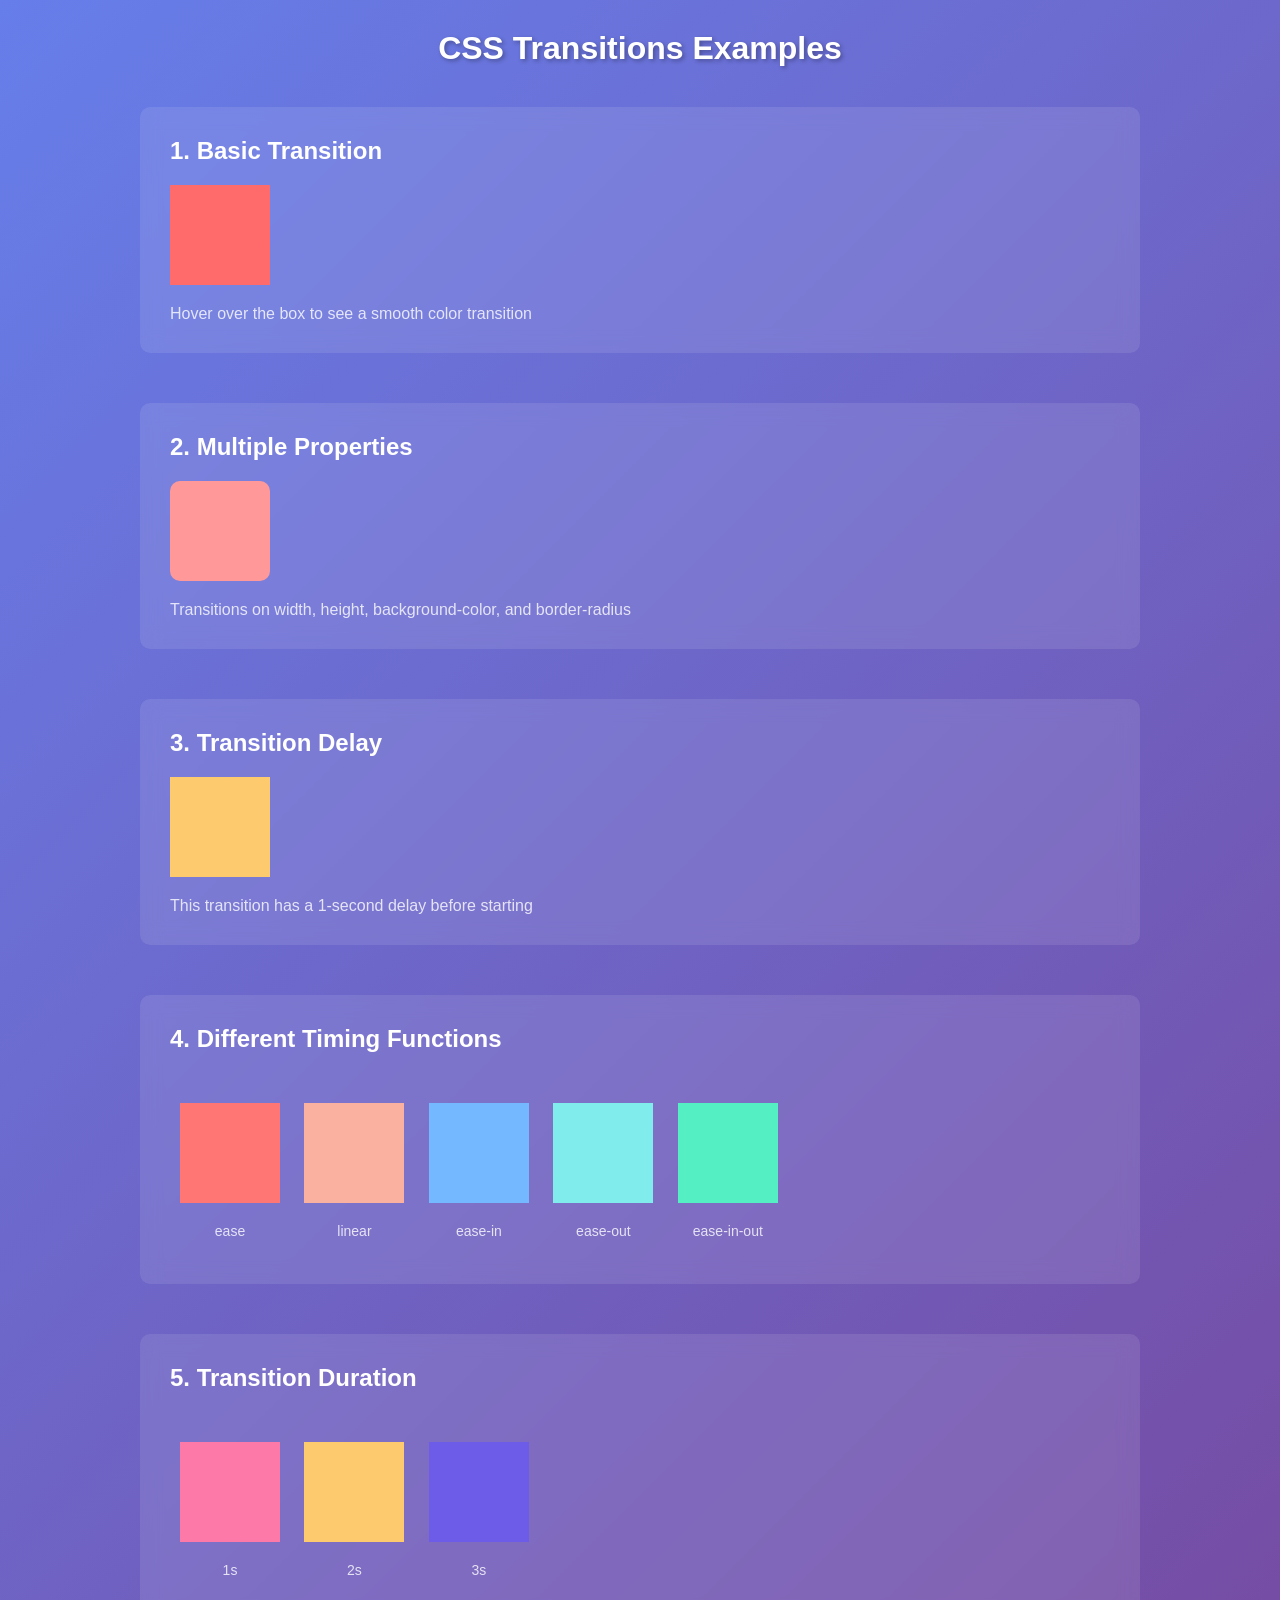
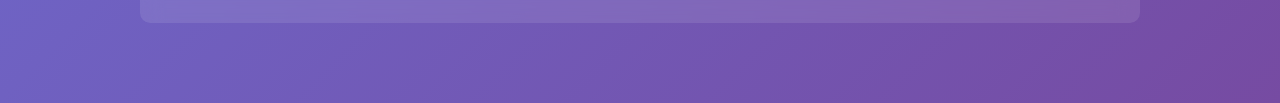
==== day9/index.html @ 749ca08a "Add day9: CSS Transitions with detailed examples and documentation" ====
<!DOCTYPE html>
<html lang="en">
<head>
    <meta charset="UTF-8">
    <meta name="viewport" content="width=device-width, initial-scale=1.0">
    <title>CSS Transitions - Day 9</title>
    <link rel="stylesheet" href="style.css">
</head>
<body>
    <h1>CSS Transitions Examples</h1>
    
    <div class="container">
        <h2>1. Basic Transition</h2>
        <div class="box basic-transition"></div>
        <p>Hover over the box to see a smooth color transition</p>
    </div>

    <div class="container">
        <h2>2. Multiple Properties</h2>
        <div class="box multiple-props"></div>
        <p>Transitions on width, height, background-color, and border-radius</p>
    </div>

    <div class="container">
        <h2>3. Transition Delay</h2>
        <div class="box transition-delay"></div>
        <p>This transition has a 1-second delay before starting</p>
    </div>

    <div class="container">
        <h2>4. Different Timing Functions</h2>
        <div class="box-group">
            <div class="box ease"></div>
            <p>ease</p>
        </div>
        <div class="box-group">
            <div class="box linear"></div>
            <p>linear</p>
        </div>
        <div class="box-group">
            <div class="box ease-in"></div>
            <p>ease-in</p>
        </div>
        <div class="box-group">
            <div class="box ease-out"></div>
            <p>ease-out</p>
        </div>
        <div class="box-group">
            <div class="box ease-in-out"></div>
            <p>ease-in-out</p>
        </div>
    </div>

    <div class="container">
        <h2>5. Transition Duration</h2>
        <div class="box-group">
            <div class="box duration-1s"></div>
            <p>1s</p>
        </div>
        <div class="box-group">
            <div class="box duration-2s"></div>
            <p>2s</p>
        </div>
        <div class="box-group">
            <div class="box duration-3s"></div>
            <p>3s</p>
        </div>
    </div>
</body>
</html>
---- day9/style.css ----
/* CSS TRANSITIONS - Day 9 */

* {
    margin: 0;
    padding: 0;
    box-sizing: border-box;
}

body {
    font-family: Arial, sans-serif;
    background: linear-gradient(135deg, #667eea 0%, #764ba2 100%);
    min-height: 100vh;
    padding: 30px 20px;
}

h1 {
    text-align: center;
    color: white;
    margin-bottom: 40px;
    text-shadow: 2px 2px 4px rgba(0, 0, 0, 0.3);
}

h2 {
    color: white;
    margin-bottom: 15px;
}

.container {
    max-width: 1000px;
    margin: 0 auto 50px;
    background: rgba(255, 255, 255, 0.1);
    padding: 30px;
    border-radius: 10px;
    backdrop-filter: blur(10px);
}

p {
    color: rgba(255, 255, 255, 0.8);
    margin-top: 15px;
}

.box {
    width: 100px;
    height: 100px;
    background-color: #ff6b6b;
    margin: 20px 0;
    cursor: pointer;
}

/* 1. BASIC TRANSITION */
/* Syntax: transition: property duration timing-function delay; */
.basic-transition {
    background-color: #ff6b6b;
    transition: background-color 0.5s ease;
    /* 
       property: background-color - what CSS property to animate
       duration: 0.5s - how long the animation takes
       timing-function: ease - acceleration curve
       delay: (default 0s) - wait before starting
    */
}

.basic-transition:hover {
    background-color: #4ecdc4;
}

/* 2. MULTIPLE PROPERTIES */
/* You can transition multiple properties at once */
.multiple-props {
    width: 100px;
    height: 100px;
    background-color: #ff9999;
    border-radius: 10px;
    transition: width 0.5s ease,
        height 0.5s ease,
        background-color 0.5s ease,
        border-radius 0.5s ease;
    /* Shorthand: transition: all 0.5s ease; */
}

.multiple-props:hover {
    width: 200px;
    height: 200px;
    background-color: #a29bfe;
    border-radius: 50%;
}

/* 3. TRANSITION DELAY */
/* Syntax: transition-delay: time; */
.transition-delay {
    background-color: #fdcb6e;
    transition: background-color 1s ease;
    transition-delay: 1s;
    /* The transition won't start until 1 second after hover */
}

.transition-delay:hover {
    background-color: #6c5ce7;
}

/* 4. TIMING FUNCTIONS */
/* Different acceleration curves for smooth animations */

/* ease - slow start, fast middle, slow end (default) */
.ease {
    background-color: #ff7675;
    transition: all 1s ease;
}

.ease:hover {
    transform: translateX(100px);
}

/* linear - constant speed throughout */
.linear {
    background-color: #fab1a0;
    transition: all 1s linear;
}

.linear:hover {
    transform: translateX(100px);
}

/* ease-in - slow start, fast end */
.ease-in {
    background-color: #74b9ff;
    transition: all 1s ease-in;
}

.ease-in:hover {
    transform: translateX(100px);
}

/* ease-out - fast start, slow end */
.ease-out {
    background-color: #81ecec;
    transition: all 1s ease-out;
}

.ease-out:hover {
    transform: translateX(100px);
}

/* ease-in-out - slow start, fast middle, slow end */
.ease-in-out {
    background-color: #55efc4;
    transition: all 1s ease-in-out;
}

.ease-in-out:hover {
    transform: translateX(100px);
}

/* 5. TRANSITION DURATION - Different speeds */
.duration-1s {
    background-color: #fd79a8;
    transition: all 1s ease;
}

.duration-1s:hover {
    transform: scale(1.5);
}

.duration-2s {
    background-color: #fdcb6e;
    transition: all 2s ease;
}

.duration-2s:hover {
    transform: scale(1.5);
}

.duration-3s {
    background-color: #6c5ce7;
    transition: all 3s ease;
}

.duration-3s:hover {
    transform: scale(1.5);
}

/* Helper class for grouping timing examples */
.box-group {
    display: inline-block;
    margin: 15px 10px;
    text-align: center;
}

.box-group p {
    font-size: 14px;
    margin-top: 10px;
}

/* Responsive design */
@media (max-width: 768px) {
    .container {
        padding: 20px;
    }

    .box-group {
        display: block;
        margin: 10px 0;
    }
}
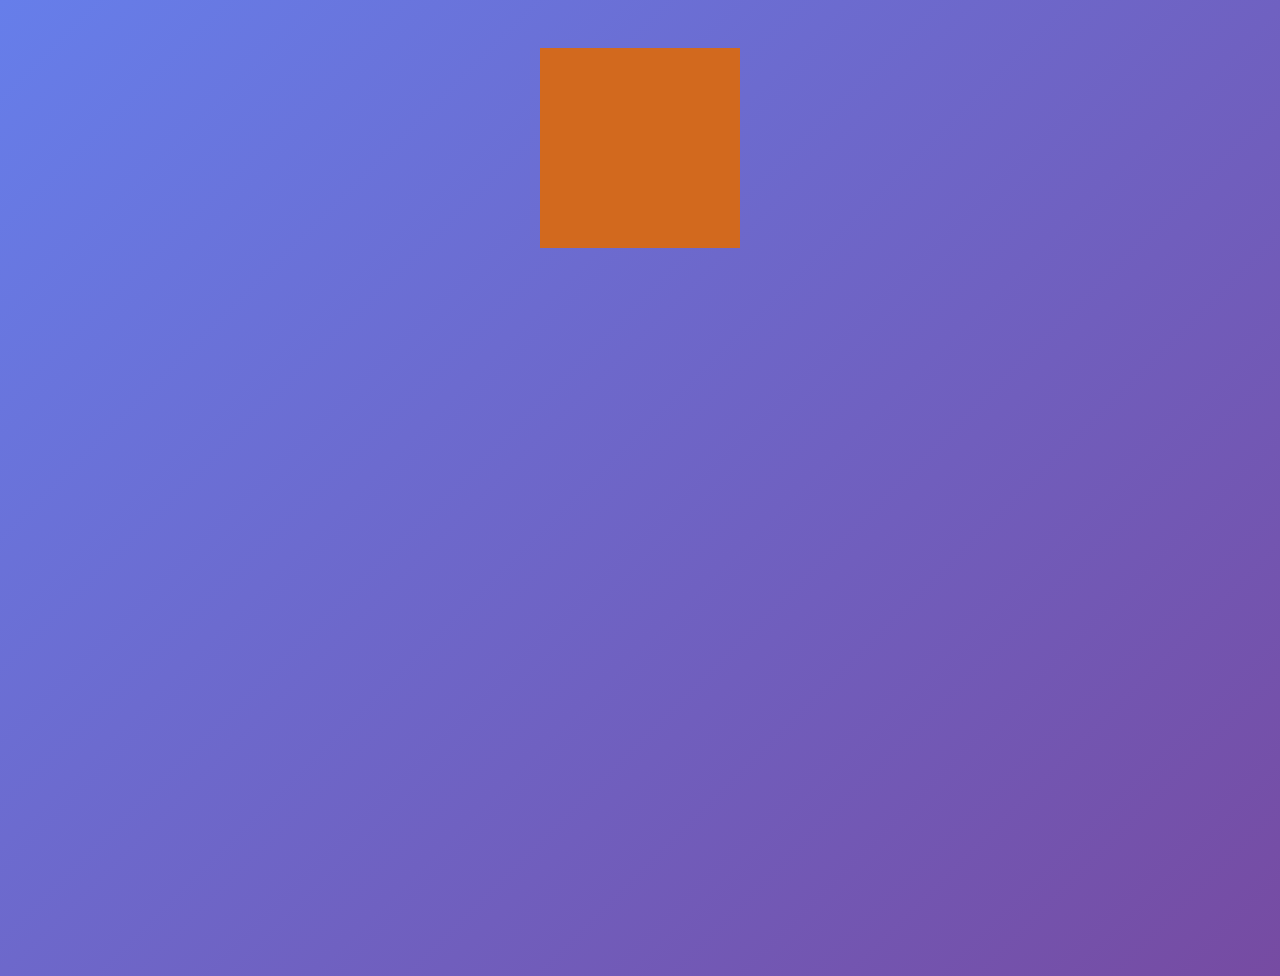
==== commit 66deefbd: "Replace with actual CSS Transitions work files" ====
--- a/day9/index.html
+++ b/day9/index.html
@@ -3,68 +3,10 @@
 <head>
     <meta charset="UTF-8">
     <meta name="viewport" content="width=device-width, initial-scale=1.0">
-    <title>CSS Transitions - Day 9</title>
-    <link rel="stylesheet" href="style.css">
+    <title>BOX MODEL</title>
 </head>
+<link rel="stylesheet" href="style.css">
 <body>
-    <h1>CSS Transitions Examples</h1>
-    
-    <div class="container">
-        <h2>1. Basic Transition</h2>
-        <div class="box basic-transition"></div>
-        <p>Hover over the box to see a smooth color transition</p>
-    </div>
-
-    <div class="container">
-        <h2>2. Multiple Properties</h2>
-        <div class="box multiple-props"></div>
-        <p>Transitions on width, height, background-color, and border-radius</p>
-    </div>
-
-    <div class="container">
-        <h2>3. Transition Delay</h2>
-        <div class="box transition-delay"></div>
-        <p>This transition has a 1-second delay before starting</p>
-    </div>
-
-    <div class="container">
-        <h2>4. Different Timing Functions</h2>
-        <div class="box-group">
-            <div class="box ease"></div>
-            <p>ease</p>
-        </div>
-        <div class="box-group">
-            <div class="box linear"></div>
-            <p>linear</p>
-        </div>
-        <div class="box-group">
-            <div class="box ease-in"></div>
-            <p>ease-in</p>
-        </div>
-        <div class="box-group">
-            <div class="box ease-out"></div>
-            <p>ease-out</p>
-        </div>
-        <div class="box-group">
-            <div class="box ease-in-out"></div>
-            <p>ease-in-out</p>
-        </div>
-    </div>
-
-    <div class="container">
-        <h2>5. Transition Duration</h2>
-        <div class="box-group">
-            <div class="box duration-1s"></div>
-            <p>1s</p>
-        </div>
-        <div class="box-group">
-            <div class="box duration-2s"></div>
-            <p>2s</p>
-        </div>
-        <div class="box-group">
-            <div class="box duration-3s"></div>
-            <p>3s</p>
-        </div>
-    </div>
+    <div></div>
 </body>
 </html>
--- a/day9/style.css
+++ b/day9/style.css
@@ -1,9 +1,16 @@
-/* CSS TRANSITIONS - Day 9 */
-
-* {
-    margin: 0;
-    padding: 0;
-    box-sizing: border-box;
+div{
+    height: 200px;
+    width: 200px;
+    background-color: chocolate;
+    margin: 0 auto;
+    margin-top: 10px;
+    transition: margin-top 2s ease-in ;
+    transition-delay: 1s;
+    
+}
+div-hover {
+    margin: 400px;
+    background-color: pink;
 }
 
 body {
